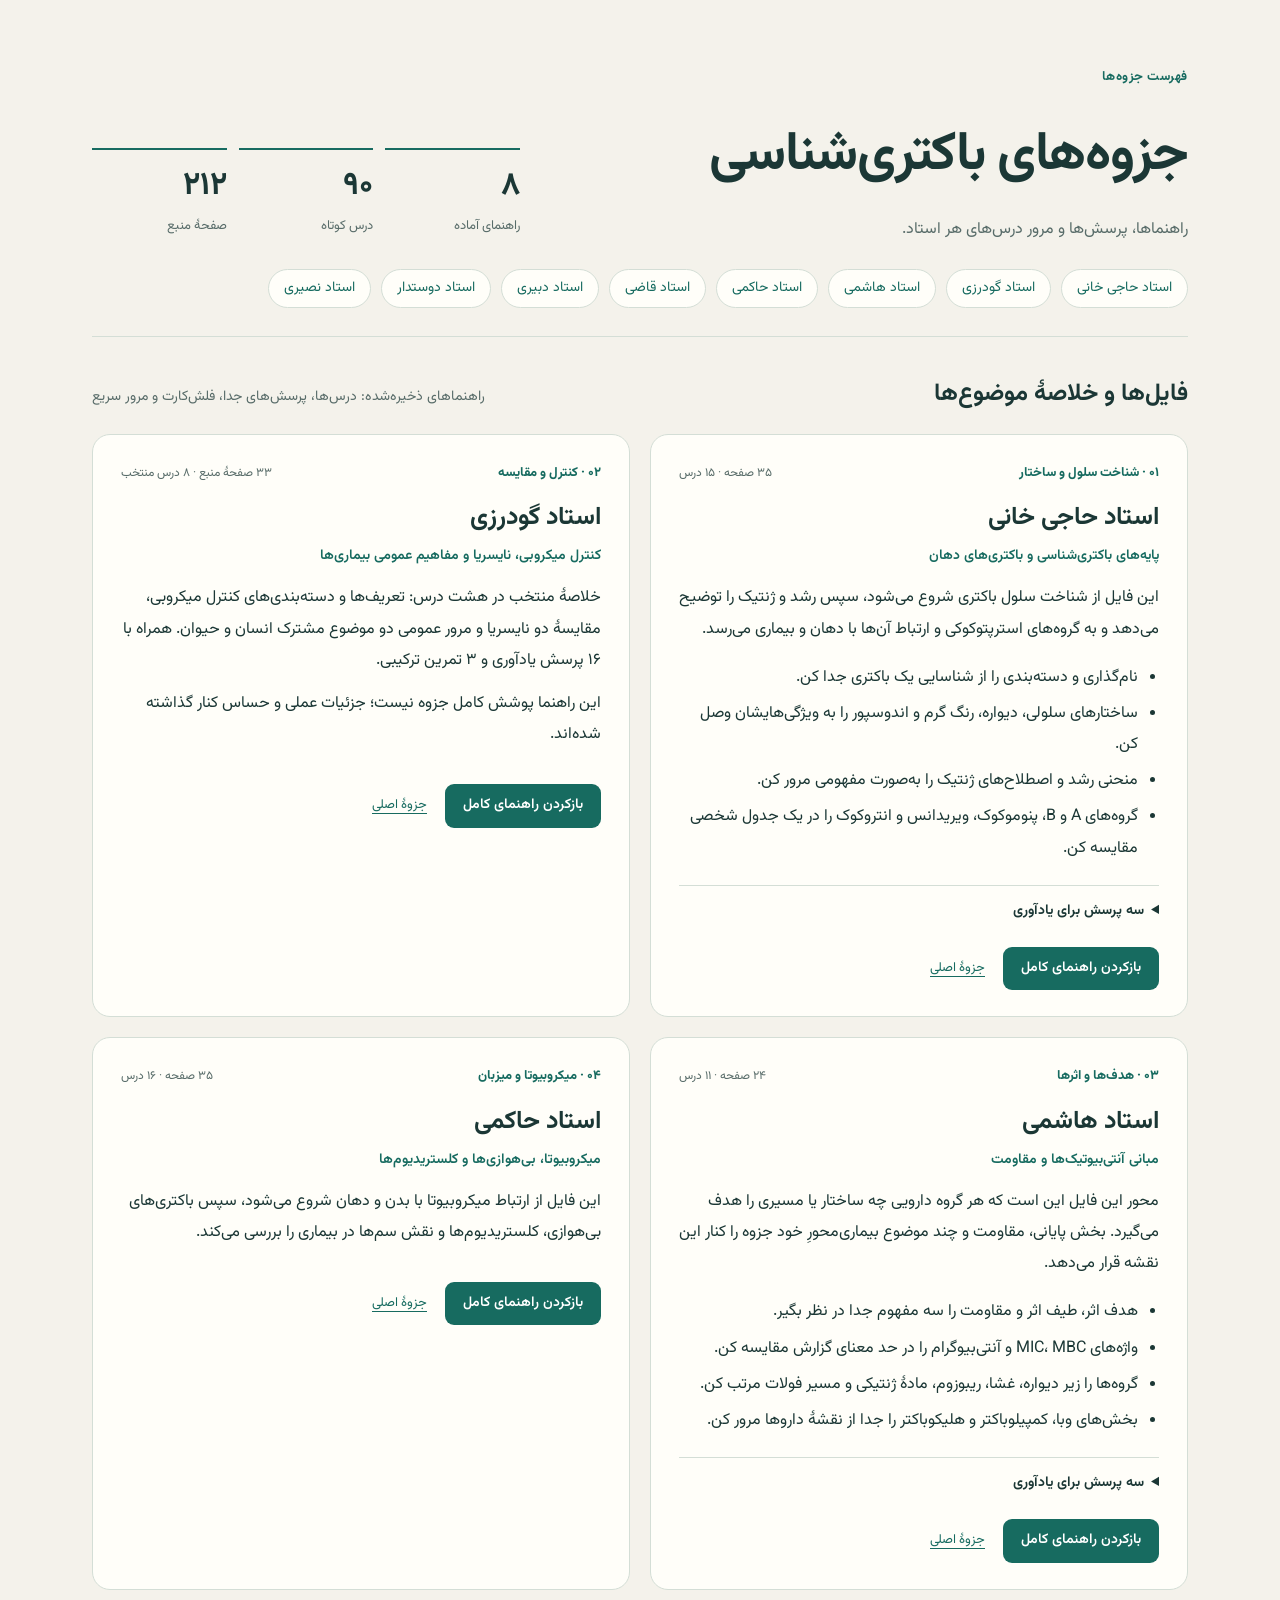
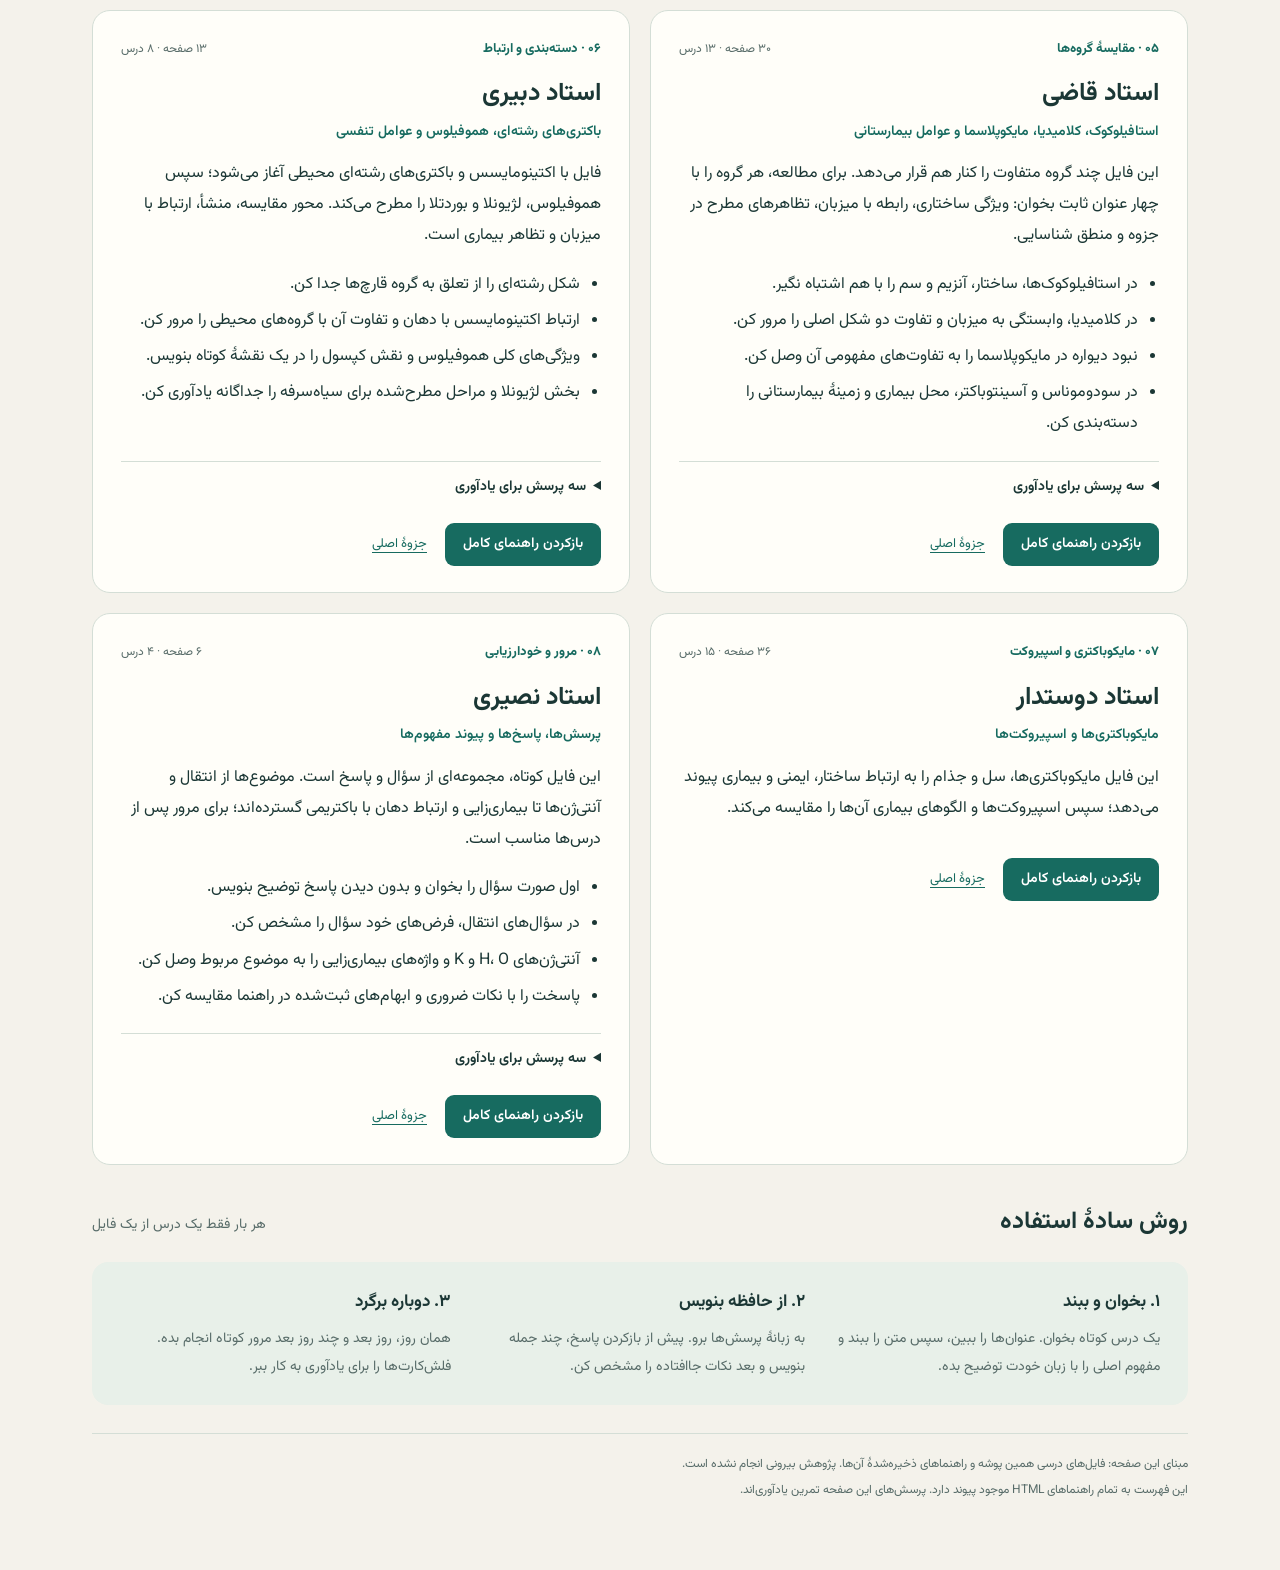
==== index.html @ 0874d5f5 "Add Persian bacteriology study guides and static website" ====
<!doctype html>
<html lang="fa" dir="rtl">
<head>
  <meta charset="utf-8">
  <meta name="viewport" content="width=device-width, initial-scale=1">
  <meta http-equiv="refresh" content="0; url=study-guides/index.html">
  <title>جزوه‌های باکتری‌شناسی</title>
</head>
<body>
  <p><a href="study-guides/index.html">مشاهدهٔ جزوه‌های باکتری‌شناسی</a></p>
</body>
</html>
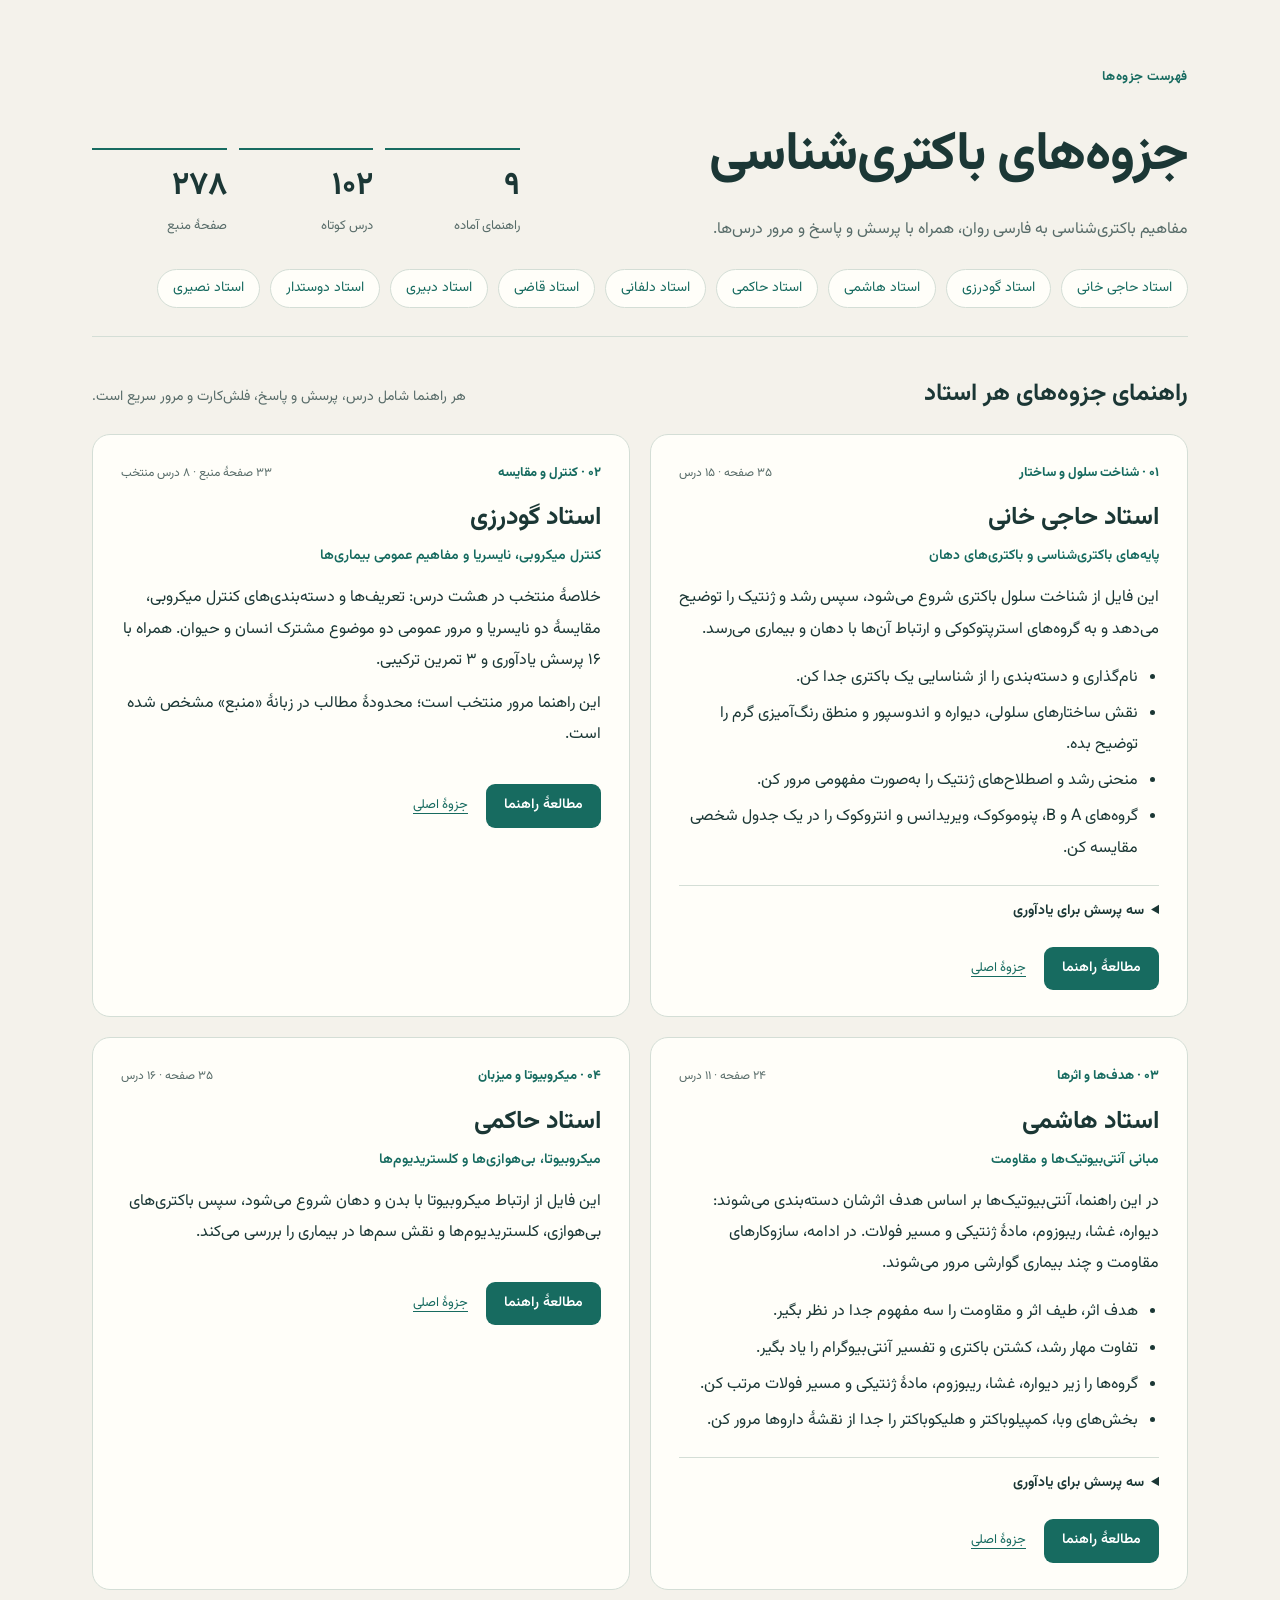
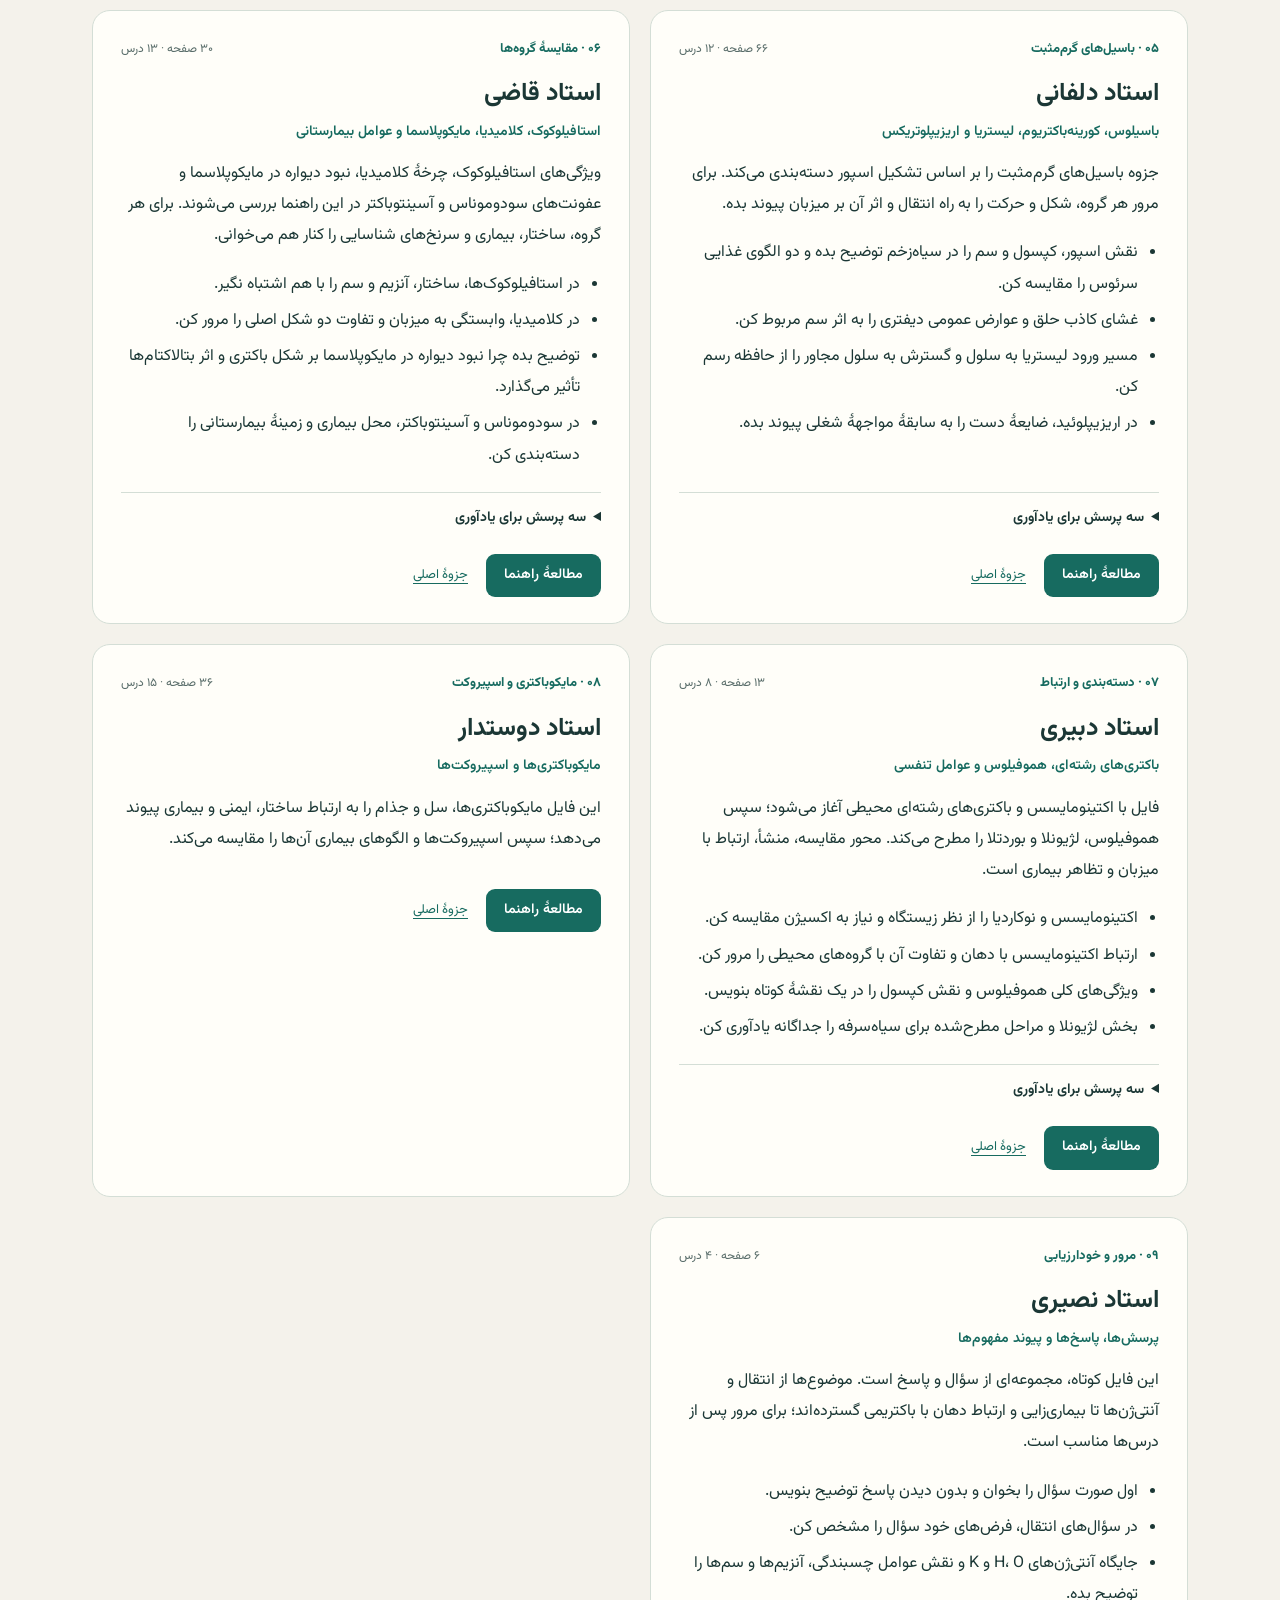
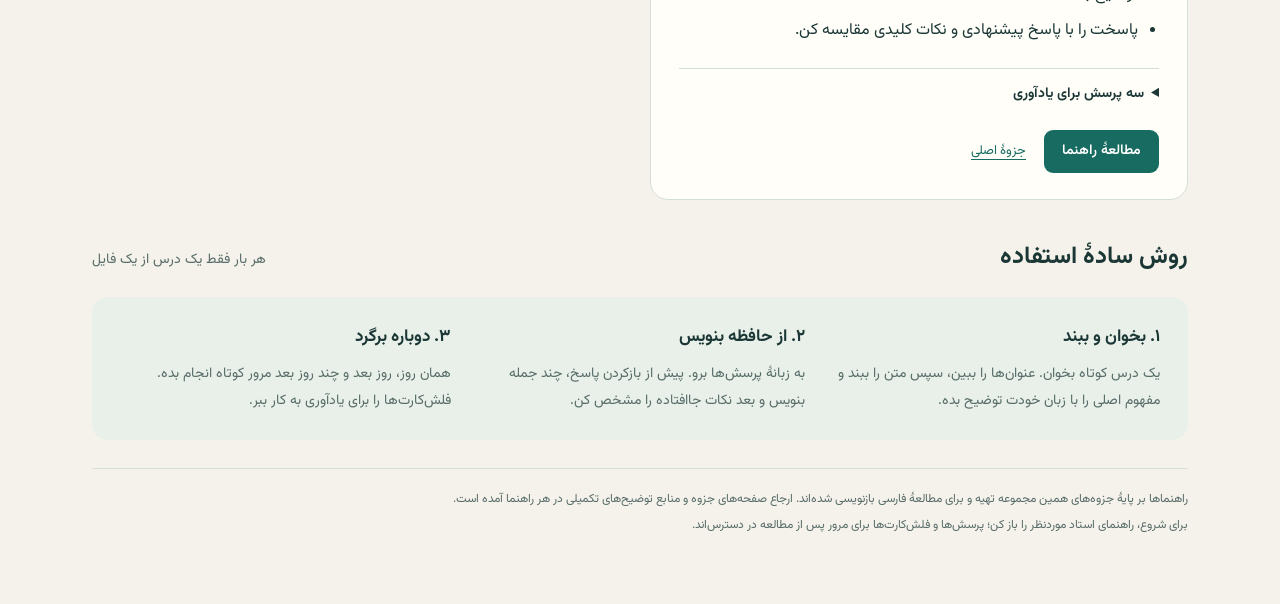
==== commit 8a1addf2: "Serve study guides index from repository root" ====
--- a/index.html
+++ b/index.html
@@ -1,12 +1,108 @@
 <!doctype html>
 <html lang="fa" dir="rtl">
 <head>
-  <meta charset="utf-8">
-  <meta name="viewport" content="width=device-width, initial-scale=1">
-  <meta http-equiv="refresh" content="0; url=study-guides/index.html">
-  <title>جزوه‌های باکتری‌شناسی</title>
+<meta charset="utf-8">
+<meta name="viewport" content="width=device-width,initial-scale=1">
+<title>راهنمای مطالعهٔ باکتری‌شناسی</title>
+<style>
+@font-face{font-family:Vazirmatn;src:url('study-guides/_work/vazirmatn.woff2') format('woff2');font-weight:100 900;font-display:swap}
+:root{color-scheme:light;--bg:#f4f2eb;--paper:#fffef9;--ink:#1b3735;--muted:#586c69;--line:#d4ded6;--accent:#176b60;--wash:#e8f0e9;--note:#80533b}
+*{box-sizing:border-box}html{scroll-behavior:smooth}body{margin:0;background:var(--bg);color:var(--ink);font-family:Vazirmatn,Tahoma,sans-serif;font-size:16px;line-height:1.95}a{color:var(--accent);text-underline-offset:5px}a:focus-visible,summary:focus-visible{outline:3px solid #bd6b43;outline-offset:5px}main{max-width:1160px;margin:auto;padding:36px 32px 64px}.eyebrow{font-size:13px;letter-spacing:.04em;font-weight:700;color:var(--accent)}header{border-bottom:1px solid var(--line);padding:16px 0 28px}.hero{display:grid;grid-template-columns:1.45fr 1fr;gap:48px;align-items:end}h1{font-size:clamp(32px,4.5vw,54px);line-height:1.45;margin:14px 0 18px;letter-spacing:-1.3px}h1 span{color:var(--accent)}.lead{color:var(--muted);max-width:650px;margin:0}.stats{display:grid;grid-template-columns:repeat(3,1fr);gap:12px}.stat{border-top:2px solid var(--accent);padding:12px 0 4px}.stat strong{display:block;font-size:32px;line-height:1.5}.stat span{font-size:13px;color:var(--muted)}nav{display:flex;gap:10px;flex-wrap:wrap;margin:24px 0 0}nav a{padding:5px 15px;background:var(--paper);border:1px solid var(--line);border-radius:24px;text-decoration:none;font-size:14px}.section-head{display:flex;gap:20px;justify-content:space-between;align-items:baseline;margin:34px 0 16px}.section-head h2{margin:0;font-size:24px}.section-head p{margin:0;color:var(--muted);font-size:14px}.grid{display:grid;grid-template-columns:repeat(2,minmax(0,1fr));gap:20px}.card{background:var(--paper);padding:26px 28px;border:1px solid var(--line);border-radius:18px;display:flex;flex-direction:column}.card-top{display:flex;align-items:baseline;justify-content:space-between;gap:12px}.number{color:var(--accent);font-weight:750;font-size:13px}.meta{color:var(--muted);font-size:12px}.card h3{font-size:25px;margin:8px 0 0}.subtitle{font-weight:600;color:var(--accent);font-size:14px;margin:2px 0 12px}.card p{margin:0 0 12px}.card ul{padding-right:21px;margin:0 0 16px}.card li{margin:5px 0}.card details{border-top:1px solid var(--line);padding-top:12px;margin-top:auto}.card summary{cursor:pointer;font-weight:650;font-size:14px}.card details ol{padding-right:22px;font-size:14px;margin-bottom:0}.actions{display:flex;align-items:center;gap:18px;flex-wrap:wrap;margin-top:22px}.button{display:inline-block;background:var(--accent);color:white;border-radius:9px;padding:8px 18px;text-decoration:none;font-weight:600;font-size:14px}.source{font-size:13px}.method{display:grid;grid-template-columns:repeat(3,1fr);gap:24px;padding:24px 28px;background:var(--wash);border-radius:16px}.method h3{font-size:17px;margin:0 0 7px}.method p{font-size:14px;color:var(--muted);margin:0}.skip{margin-top:34px;padding:24px 28px;border:1px solid #d9c9bc;border-radius:16px}.skip h2{font-size:21px;margin:0 0 8px;color:var(--note)}.skip p{margin:0;color:var(--muted);font-size:14px}.skipped-files{display:flex;gap:10px;flex-wrap:wrap;margin-top:16px}.skipped-files span{padding:5px 16px;background:#ece5dc;border-radius:20px;color:#684936;font-size:14px}footer{margin-top:28px;padding-top:16px;border-top:1px solid var(--line);color:var(--muted);font-size:12px}footer p{margin:3px 0}.hint{font-size:13px;color:var(--muted);margin:15px 0 0}
+@media(max-width:760px){main{padding:22px 18px 40px}.hero{grid-template-columns:1fr;gap:24px}.grid{grid-template-columns:1fr}.method{grid-template-columns:1fr;gap:20px}.section-head{display:block}.section-head p{margin-top:6px}.card{padding:22px}.stats{max-width:430px}.skip{padding:22px}}
+@media(prefers-reduced-motion:reduce){html{scroll-behavior:auto}}
+@media print{body{background:white;font-size:12px}main{padding:0}.card{break-inside:avoid}.grid{display:block}.card{margin-bottom:16px}nav,.actions,details{display:none}.hero{gap:24px}.skip{break-inside:avoid}}
+.home-link{display:inline-flex;align-items:center;justify-content:center;gap:8px;min-height:44px;padding:7px 14px;border:1px solid var(--line);border-radius:10px;background:var(--paper);color:var(--ink);font-size:calc(14px * var(--text-scale,1));font-weight:600;text-decoration:none;white-space:nowrap}.home-link:hover{background:var(--soft,var(--wash));text-decoration:underline}.home-link:focus-visible{outline:3px solid var(--green,var(--accent));outline-offset:3px}.home-fallback{margin:0 0 14px}.js .home-fallback{display:none}@media print{.home-link,.home-fallback{display:none!important}}
+</style>
 </head>
 <body>
-  <p><a href="study-guides/index.html">مشاهدهٔ جزوه‌های باکتری‌شناسی</a></p>
+<main>
+<header>
+<p class="eyebrow">فهرست جزوه‌ها</p>
+<div class="hero">
+<div><h1><strong>جزوه‌های باکتری‌شناسی</strong></h1><p class="lead">مفاهیم باکتری‌شناسی به فارسی روان، همراه با پرسش و پاسخ و مرور درس‌ها.</p></div>
+<div class="stats" aria-label="آمار راهنماهای این فهرست"><div class="stat"><strong>۹</strong><span>راهنمای آماده</span></div><div class="stat"><strong>۱۰۲</strong><span>درس کوتاه</span></div><div class="stat"><strong>۲۷۸</strong><span>صفحهٔ منبع</span></div></div>
+</div>
+<nav aria-label="دسترسی به فایل‌ها"><a href="#haji-khani">استاد حاجی خانی</a><a href="#goodarzi">استاد گودرزی</a><a href="#hashemi">استاد هاشمی</a><a href="#hakemi">استاد حاکمی</a><a href="#delfani">استاد دلفانی</a><a href="#ghazi">استاد قاضی</a><a href="#dabiri">استاد دبیری</a><a href="#doostdar">استاد دوستدار</a><a href="#nasiri">استاد نصیری</a></nav>
+</header>
+
+<div class="section-head"><h2>راهنمای جزوه‌های هر استاد</h2><p>هر راهنما شامل درس، پرسش و پاسخ، فلش‌کارت و مرور سریع است.</p></div>
+<section class="grid" aria-label="راهنماهای مطالعه">
+<article class="card" id="haji-khani">
+<div class="card-top"><span class="number">۰۱ · شناخت سلول و ساختار</span><span class="meta">۳۵ صفحه · ۱۵ درس</span></div>
+<h3>استاد حاجی خانی</h3><p class="subtitle">پایه‌های باکتری‌شناسی و باکتری‌های دهان</p>
+<p>این فایل از شناخت سلول باکتری شروع می‌شود، سپس رشد و ژنتیک را توضیح می‌دهد و به گروه‌های استرپتوکوکی و ارتباط آن‌ها با دهان و بیماری می‌رسد.</p>
+<ul><li>نام‌گذاری و دسته‌بندی را از شناسایی یک باکتری جدا کن.</li><li>نقش ساختارهای سلولی، دیواره و اندوسپور و منطق رنگ‌آمیزی گرم را توضیح بده.</li><li>منحنی رشد و اصطلاح‌های ژنتیک را به‌صورت مفهومی مرور کن.</li><li>گروه‌های A و B، پنوموکوک، ویریدانس و انتروکوک را در یک جدول شخصی مقایسه کن.</li></ul>
+<details><summary>سه پرسش برای یادآوری</summary><ol><li>دیواره و غشا چه تفاوتی در نقش دارند؟</li><li>کروموزوم، پلاسمید و نوکلئوئید چه نسبتی با هم دارند؟</li><li>باکتری‌های مطرح در دهان چه ارتباط‌هایی با پلاک و بیماری دارند؟</li></ol></details>
+<div class="actions"><a class="button" href="study-guides/%D8%A7%D8%B3%D8%AA%D8%A7%D8%AF%20%D8%AD%D8%A7%D8%AC%DB%8C%20%D8%AE%D8%A7%D9%86%DB%8C.html">مطالعهٔ راهنما</a><a class="source" href="%D8%A7%D8%B3%D8%AA%D8%A7%D8%AF%20%D8%AD%D8%A7%D8%AC%DB%8C%20%D8%AE%D8%A7%D9%86%DB%8C.pdf">جزوهٔ اصلی</a></div>
+</article>
+
+<article class="card" id="goodarzi"><div class="card-top"><span class="number">۰۲ · کنترل و مقایسه</span><span class="meta">۳۳ صفحهٔ منبع · ۸ درس منتخب</span></div><h3>استاد گودرزی</h3><p class="subtitle">کنترل میکروبی، نایسریا و مفاهیم عمومی بیماری‌ها</p><p>خلاصهٔ منتخب در هشت درس: تعریف‌ها و دسته‌بندی‌های کنترل میکروبی، مقایسهٔ دو نایسریا و مرور عمومی دو موضوع مشترک انسان و حیوان. همراه با ۱۶ پرسش یادآوری و ۳ تمرین ترکیبی.</p><p>این راهنما مرور منتخب است؛ محدودهٔ مطالب در زبانهٔ «منبع» مشخص شده است.</p><div class="actions"><a class="button" href="study-guides/%D8%A7%D8%B3%D8%AA%D8%A7%D8%AF%20%DA%AF%D9%88%D8%AF%D8%B1%D8%B2%DB%8C.html">مطالعهٔ راهنما</a><a class="source" href="%D8%A7%D8%B3%D8%AA%D8%A7%D8%AF%20%DA%AF%D9%88%D8%AF%D8%B1%D8%B2%DB%8C.pdf">جزوهٔ اصلی</a></div></article>
+
+<article class="card" id="hashemi">
+<div class="card-top"><span class="number">۰۳ · هدف‌ها و اثرها</span><span class="meta">۲۴ صفحه · ۱۱ درس</span></div>
+<h3>استاد هاشمی</h3><p class="subtitle">مبانی آنتی‌بیوتیک‌ها و مقاومت</p>
+<p>در این راهنما، آنتی‌بیوتیک‌ها بر اساس هدف اثرشان دسته‌بندی می‌شوند: دیواره، غشا، ریبوزوم، مادهٔ ژنتیکی و مسیر فولات. در ادامه، سازوکارهای مقاومت و چند بیماری گوارشی مرور می‌شوند.</p>
+<ul><li>هدف اثر، طیف اثر و مقاومت را سه مفهوم جدا در نظر بگیر.</li><li>تفاوت مهار رشد، کشتن باکتری و تفسیر آنتی‌بیوگرام را یاد بگیر.</li><li>گروه‌ها را زیر دیواره، غشا، ریبوزوم، مادهٔ ژنتیکی و مسیر فولات مرتب کن.</li><li>بخش‌های وبا، کمپیلوباکتر و هلیکوباکتر را جدا از نقشهٔ داروها مرور کن.</li></ul>
+<details><summary>سه پرسش برای یادآوری</summary><ol><li>هدف یک دارو چه تفاوتی با طیف آن دارد؟</li><li>مهار ساخت پروتئین چه ارتباطی با ریبوزوم دارد؟</li><li>تغییر هدف دارو چگونه با مفهوم مقاومت مرتبط می‌شود؟</li></ol></details>
+<div class="actions"><a class="button" href="study-guides/%D8%A7%D8%B3%D8%AA%D8%A7%D8%AF%20%D9%87%D8%A7%D8%B4%D9%85%DB%8C.html">مطالعهٔ راهنما</a><a class="source" href="%D8%A7%D8%B3%D8%AA%D8%A7%D8%AF%20%D9%87%D8%A7%D8%B4%D9%85%DB%8C.pdf">جزوهٔ اصلی</a></div>
+</article>
+
+<article class="card" id="hakemi">
+<div class="card-top"><span class="number">۰۴ · میکروبیوتا و میزبان</span><span class="meta">۳۵ صفحه · ۱۶ درس</span></div>
+<h3>استاد حاکمی</h3><p class="subtitle">میکروبیوتا، بی‌هوازی‌ها و کلستریدیوم‌ها</p>
+<p>این فایل از ارتباط میکروبیوتا با بدن و دهان شروع می‌شود، سپس باکتری‌های بی‌هوازی، کلستریدیوم‌ها و نقش سم‌ها در بیماری را بررسی می‌کند.</p>
+<div class="actions"><a class="button" href="study-guides/%D8%A7%D8%B3%D8%AA%D8%A7%D8%AF%20%D8%AD%D8%A7%DA%A9%D9%85%DB%8C.html">مطالعهٔ راهنما</a><a class="source" href="%D8%A7%D8%B3%D8%AA%D8%A7%D8%AF%20%D8%AD%D8%A7%DA%A9%D9%85%DB%8C.pdf">جزوهٔ اصلی</a></div>
+</article>
+
+<article class="card" id="delfani">
+<div class="card-top"><span class="number">۰۵ · باسیل‌های گرم‌مثبت</span><span class="meta">۶۶ صفحه · ۱۲ درس</span></div>
+<h3>استاد دلفانی</h3><p class="subtitle">باسیلوس، کورینه‌باکتریوم، لیستریا و اریزیپلوتریکس</p>
+<p>جزوه باسیل‌های گرم‌مثبت را بر اساس تشکیل اسپور دسته‌بندی می‌کند. برای مرور هر گروه، شکل و حرکت را به راه انتقال و اثر آن بر میزبان پیوند بده.</p>
+<ul><li>نقش اسپور، کپسول و سم را در سیاه‌زخم توضیح بده و دو الگوی غذایی سرئوس را مقایسه کن.</li><li>غشای کاذب حلق و عوارض عمومی دیفتری را به اثر سم مربوط کن.</li><li>مسیر ورود لیستریا به سلول و گسترش به سلول مجاور را از حافظه رسم کن.</li><li>در اریزیپلوئید، ضایعهٔ دست را به سابقهٔ مواجههٔ شغلی پیوند بده.</li></ul>
+<details><summary>سه پرسش برای یادآوری</summary><ol><li>باسیلوس سرئوس چگونه دو الگوی غذایی متفاوت ایجاد می‌کند؟</li><li>سم دیفتری چگونه ساخت پروتئین را مختل می‌کند؟</li><li>اکتین میزبان چه نقشی در گسترش لیستریا دارد؟</li></ol></details>
+<div class="actions"><a class="button" href="study-guides/%D8%A7%D8%B3%D8%AA%D8%A7%D8%AF%20%D8%AF%D9%84%D9%81%D8%A7%D9%86%DB%8C.html">مطالعهٔ راهنما</a><a class="source" href="%D8%AC%D8%B2%D9%88%D9%87%20%D8%AC%D8%A7%D9%85%D8%B9%20%D9%85%D8%A8%D8%AD%D8%AB%20%D8%A7%D8%B3%D8%AA%D8%A7%D8%AF%20%D8%AF%D9%84%D9%81%D8%A7%D9%86%DB%8C.pdf">جزوهٔ اصلی</a></div>
+</article>
+
+<article class="card" id="ghazi">
+<div class="card-top"><span class="number">۰۶ · مقایسهٔ گروه‌ها</span><span class="meta">۳۰ صفحه · ۱۳ درس</span></div>
+<h3>استاد قاضی</h3><p class="subtitle">استافیلوکوک، کلامیدیا، مایکوپلاسما و عوامل بیمارستانی</p>
+<p>ویژگی‌های استافیلوکوک، چرخهٔ کلامیدیا، نبود دیواره در مایکوپلاسما و عفونت‌های سودوموناس و آسینتوباکتر در این راهنما بررسی می‌شوند. برای هر گروه، ساختار، بیماری و سرنخ‌های شناسایی را کنار هم می‌خوانی.</p>
+<ul><li>در استافیلوکوک‌ها، ساختار، آنزیم و سم را با هم اشتباه نگیر.</li><li>در کلامیدیا، وابستگی به میزبان و تفاوت دو شکل اصلی را مرور کن.</li><li>توضیح بده چرا نبود دیواره در مایکوپلاسما بر شکل باکتری و اثر بتالاکتام‌ها تأثیر می‌گذارد.</li><li>در سودوموناس و آسینتوباکتر، محل بیماری و زمینهٔ بیمارستانی را دسته‌بندی کن.</li></ul>
+<details><summary>سه پرسش برای یادآوری</summary><ol><li>مسمومیت غذایی چه تفاوتی با عفونت بافتی دارد؟</li><li>دو شکل اصلی کلامیدیا چه تفاوت مفهومی دارند؟</li><li>چه ویژگی ساختاری مایکوپلاسما را از بسیاری از گروه‌ها جدا می‌کند؟</li></ol></details>
+<div class="actions"><a class="button" href="study-guides/%D8%A7%D8%B3%D8%AA%D8%A7%D8%AF%20%D9%82%D8%A7%D8%B6%DB%8C.html">مطالعهٔ راهنما</a><a class="source" href="%D8%A7%D8%B3%D8%AA%D8%A7%D8%AF%20%D9%82%D8%A7%D8%B6%DB%8C.pdf">جزوهٔ اصلی</a></div>
+</article>
+
+<article class="card" id="dabiri">
+<div class="card-top"><span class="number">۰۷ · دسته‌بندی و ارتباط</span><span class="meta">۱۳ صفحه · ۸ درس</span></div>
+<h3>استاد دبیری</h3><p class="subtitle">باکتری‌های رشته‌ای، هموفیلوس و عوامل تنفسی</p>
+<p>فایل با اکتینومایسس و باکتری‌های رشته‌ای محیطی آغاز می‌شود؛ سپس هموفیلوس، لژیونلا و بوردتلا را مطرح می‌کند. محور مقایسه، منشأ، ارتباط با میزبان و تظاهر بیماری است.</p>
+<ul><li>اکتینومایسس و نوکاردیا را از نظر زیستگاه و نیاز به اکسیژن مقایسه کن.</li><li>ارتباط اکتینومایسس با دهان و تفاوت آن با گروه‌های محیطی را مرور کن.</li><li>ویژگی‌های کلی هموفیلوس و نقش کپسول را در یک نقشهٔ کوتاه بنویس.</li><li>بخش لژیونلا و مراحل مطرح‌شده برای سیاه‌سرفه را جداگانه یادآوری کن.</li></ul>
+<details><summary>سه پرسش برای یادآوری</summary><ol><li>چرا شکل رشته‌ای به‌تنهایی به معنای قارچ‌بودن نیست؟</li><li>منشأ درون‌زاد و برون‌زاد چه تفاوتی دارند؟</li><li>فاکتورهای X و V چه نقشی در رشد هموفیلوس دارند؟</li></ol></details>
+<div class="actions"><a class="button" href="study-guides/%D8%A7%D8%B3%D8%AA%D8%A7%D8%AF%20%D8%AF%D8%A8%DB%8C%D8%B1%DB%8C.html">مطالعهٔ راهنما</a><a class="source" href="%D8%A7%D8%B3%D8%AA%D8%A7%D8%AF%20%D8%AF%D8%A8%DB%8C%D8%B1%DB%8C.pdf">جزوهٔ اصلی</a></div>
+</article>
+
+<article class="card" id="doostdar">
+<div class="card-top"><span class="number">۰۸ · مایکوباکتری و اسپیروکت</span><span class="meta">۳۶ صفحه · ۱۵ درس</span></div>
+<h3>استاد دوستدار</h3><p class="subtitle">مایکوباکتری‌ها و اسپیروکت‌ها</p>
+<p>این فایل مایکوباکتری‌ها، سل و جذام را به ارتباط ساختار، ایمنی و بیماری پیوند می‌دهد؛ سپس اسپیروکت‌ها و الگوهای بیماری آن‌ها را مقایسه می‌کند.</p>
+<div class="actions"><a class="button" href="study-guides/%D8%A7%D8%B3%D8%AA%D8%A7%D8%AF%20%D8%AF%D9%88%D8%B3%D8%AA%D8%AF%D8%A7%D8%B1.html">مطالعهٔ راهنما</a><a class="source" href="%D8%A7%D8%B3%D8%AA%D8%A7%D8%AF%20%D8%AF%D9%88%D8%B3%D8%AA%D8%AF%D8%A7%D8%B1.pdf">جزوهٔ اصلی</a></div>
+</article>
+
+<article class="card" id="nasiri">
+<div class="card-top"><span class="number">۰۹ · مرور و خودارزیابی</span><span class="meta">۶ صفحه · ۴ درس</span></div>
+<h3>استاد نصیری</h3><p class="subtitle">پرسش‌ها، پاسخ‌ها و پیوند مفهوم‌ها</p>
+<p>این فایل کوتاه، مجموعه‌ای از سؤال و پاسخ است. موضوع‌ها از انتقال و آنتی‌ژن‌ها تا بیماری‌زایی و ارتباط دهان با باکتریمی گسترده‌اند؛ برای مرور پس از درس‌ها مناسب است.</p>
+<ul><li>اول صورت سؤال را بخوان و بدون دیدن پاسخ توضیح بنویس.</li><li>در سؤال‌های انتقال، فرض‌های خود سؤال را مشخص کن.</li><li>جایگاه آنتی‌ژن‌های H، O و K و نقش عوامل چسبندگی، آنزیم‌ها و سم‌ها را توضیح بده.</li><li>پاسخت را با پاسخ پیشنهادی و نکات کلیدی مقایسه کن.</li></ul>
+<details><summary>سه پرسش برای یادآوری</summary><ol><li>چرا فرض‌های صورت سؤال در نتیجه‌گیری اهمیت دارند؟</li><li>آنتی‌ژن‌های H، O و K به چه ویژگی‌هایی اشاره می‌کنند؟</li><li>آسیب سد مخاطی چگونه می‌تواند به ورود باکتری به خون بینجامد؟</li></ol></details>
+<div class="actions"><a class="button" href="study-guides/%D8%A7%D8%B3%D8%AA%D8%A7%D8%AF%20%D9%86%D8%B5%DB%8C%D8%B1%DB%8C.html">مطالعهٔ راهنما</a><a class="source" href="%D8%A7%D8%B3%D8%AA%D8%A7%D8%AF%20%D9%86%D8%B5%DB%8C%D8%B1%DB%8C.pdf">جزوهٔ اصلی</a></div>
+</article>
+</section>
+
+<div class="section-head"><h2>روش سادهٔ استفاده</h2><p>هر بار فقط یک درس از یک فایل</p></div>
+<section class="method" aria-label="روش مطالعه"><div><h3>۱. بخوان و ببند</h3><p>یک درس کوتاه بخوان. عنوان‌ها را ببین، سپس متن را ببند و مفهوم اصلی را با زبان خودت توضیح بده.</p></div><div><h3>۲. از حافظه بنویس</h3><p>به زبانهٔ پرسش‌ها برو. پیش از بازکردن پاسخ، چند جمله بنویس و بعد نکات جاافتاده را مشخص کن.</p></div><div><h3>۳. دوباره برگرد</h3><p>همان روز، روز بعد و چند روز بعد مرور کوتاه انجام بده. فلش‌کارت‌ها را برای یادآوری به کار ببر.</p></div></section>
+
+
+<footer><p>راهنماها بر پایهٔ جزوه‌های همین مجموعه تهیه و برای مطالعهٔ فارسی بازنویسی شده‌اند. ارجاع صفحه‌های جزوه و منابع توضیح‌های تکمیلی در هر راهنما آمده است.</p><p>برای شروع، راهنمای استاد موردنظر را باز کن؛ پرسش‌ها و فلش‌کارت‌ها برای مرور پس از مطالعه در دسترس‌اند.</p></footer>
+</main>
 </body>
 </html>
